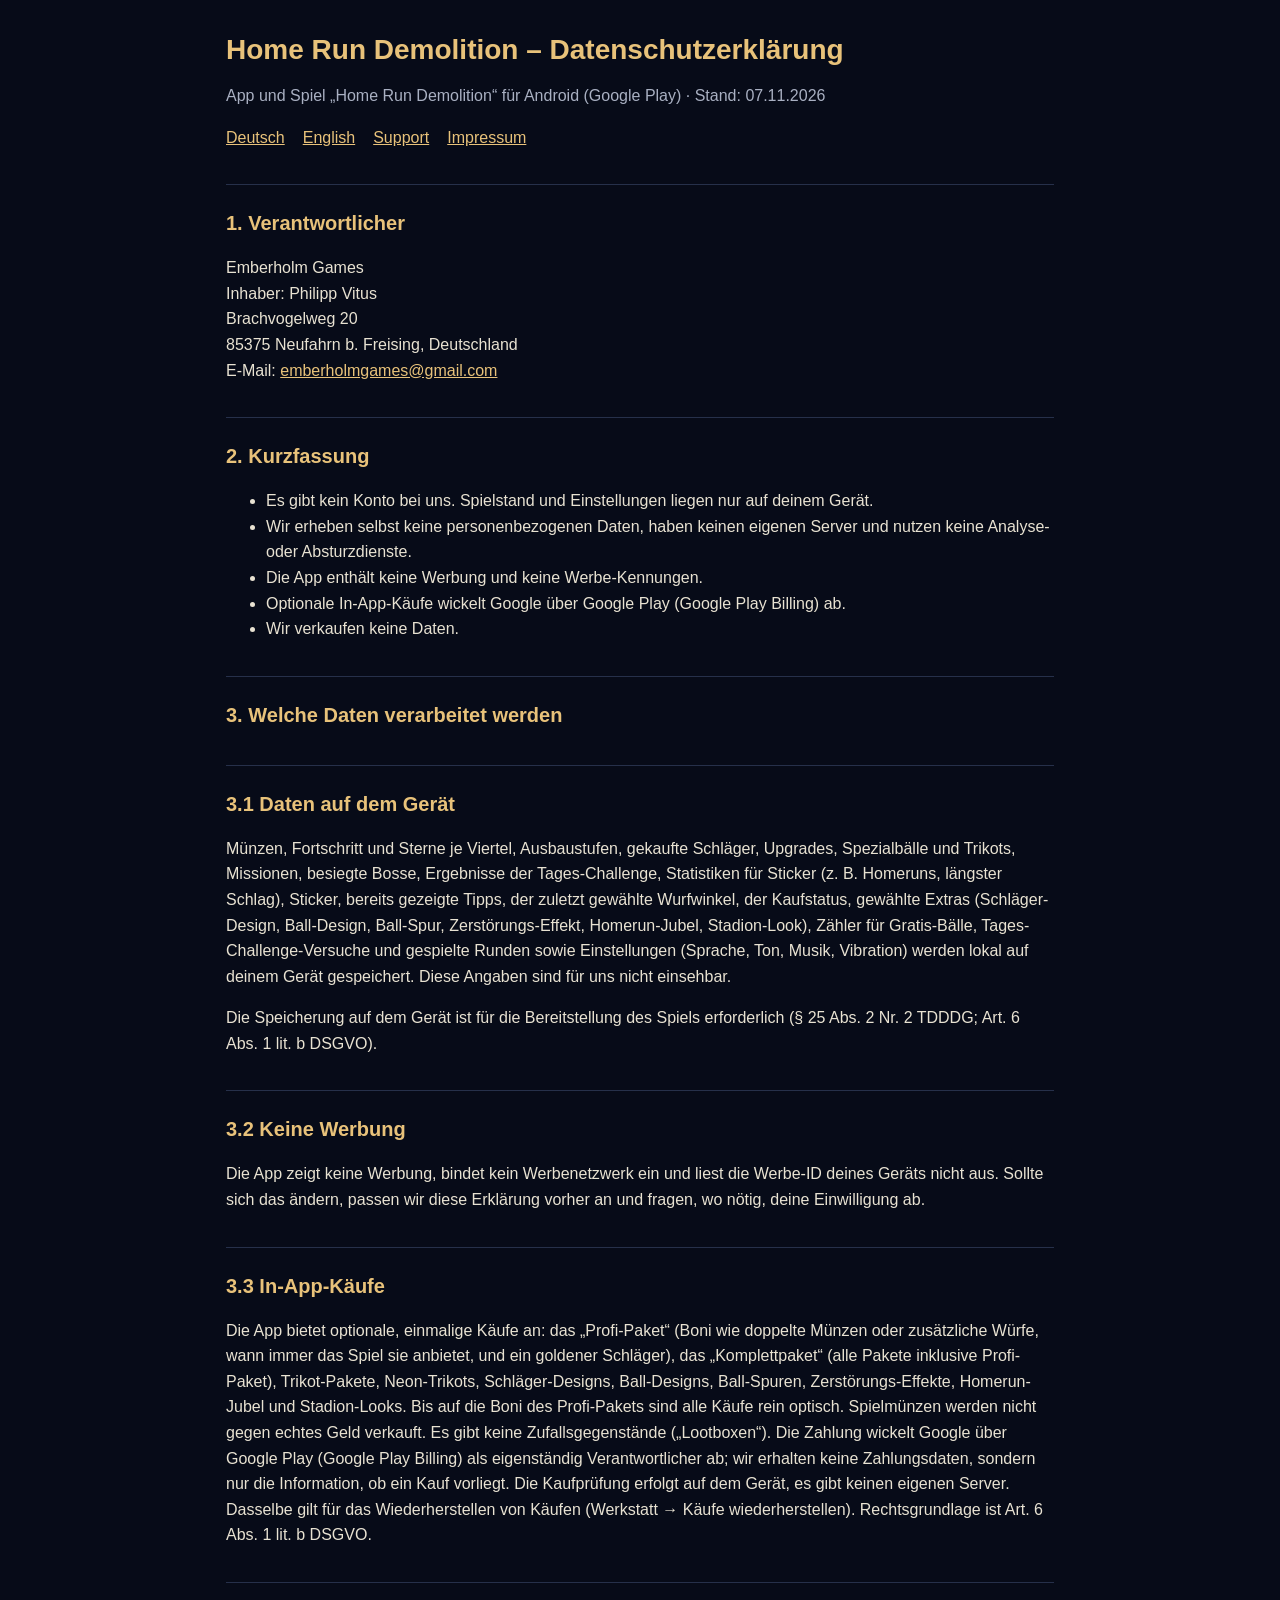
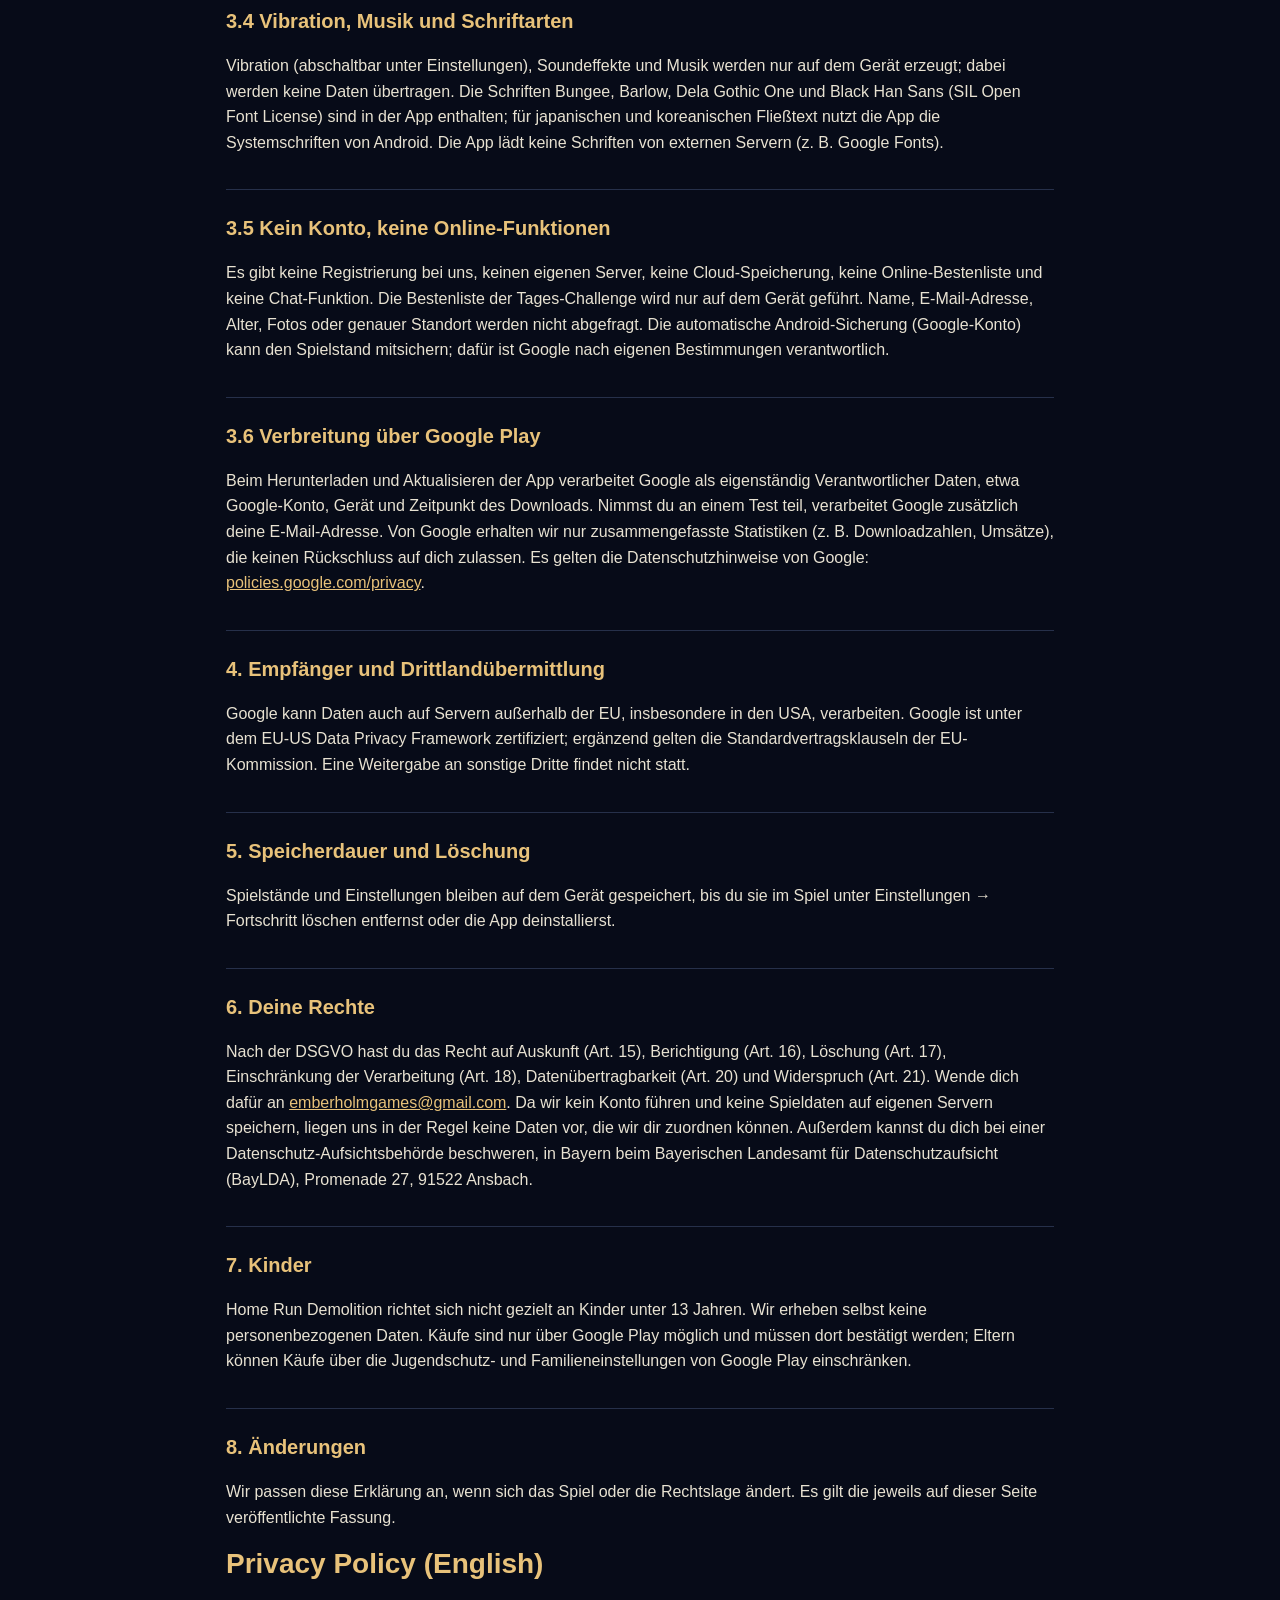
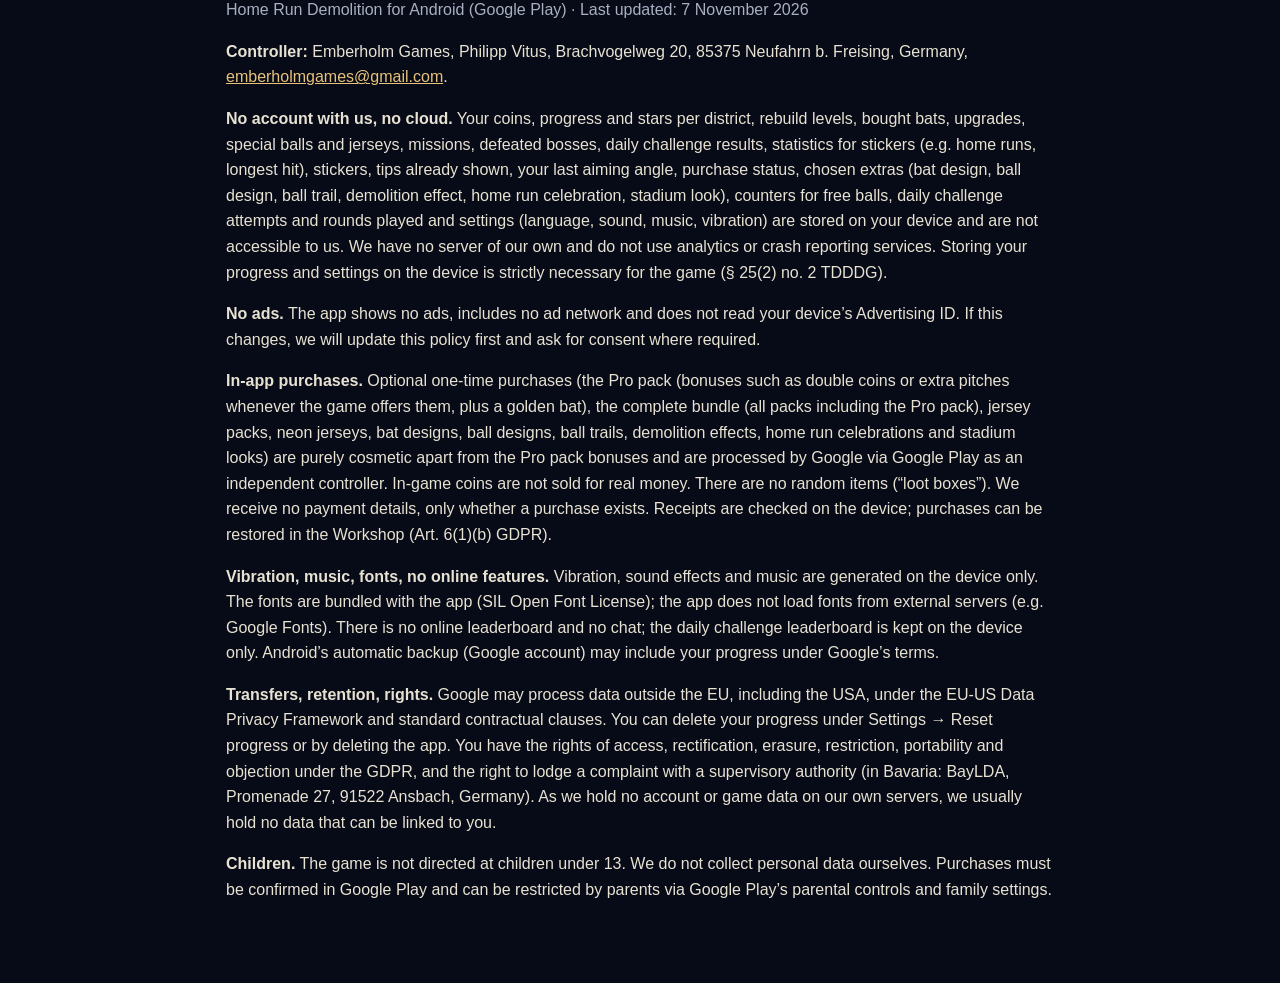
==== homerundemolition/datenschutz-android.html @ 77c37f72 "Home Run Demolition: privacy and support pages" ====
<!DOCTYPE html>
<html lang="de">
<head>
<meta charset="utf-8">
<meta name="viewport" content="width=device-width,initial-scale=1">
<title>Home Run Demolition – Datenschutzerklärung / Privacy Policy</title>
<link rel="stylesheet" href="../stil.css">
</head>
<body>
<main>
<h1>Home Run Demolition – Datenschutzerklärung</h1>
<p class="dim">App und Spiel „Home Run Demolition“ für Android (Google Play) · Stand: 07.11.2026</p>
<nav><a href="#de">Deutsch</a><a href="#en">English</a><a href="support.html">Support</a><a href="../impressum.html">Impressum</a></nav>

<section id="de">
<h2>1. Verantwortlicher</h2>
<p>Emberholm Games<br>Inhaber: Philipp Vitus<br>Brachvogelweg 20<br>85375 Neufahrn b. Freising, Deutschland<br>E-Mail: <a href="mailto:emberholmgames@gmail.com">emberholmgames@gmail.com</a></p>

<h2>2. Kurzfassung</h2>
<ul>
  <li>Es gibt kein Konto bei uns. Spielstand und Einstellungen liegen nur auf deinem Gerät.</li>
  <li>Wir erheben selbst keine personenbezogenen Daten, haben keinen eigenen Server und nutzen keine Analyse- oder Absturzdienste.</li>
  <li>Die App enthält keine Werbung und keine Werbe-Kennungen.</li>
  <li>Optionale In-App-Käufe wickelt Google über Google Play (Google Play Billing) ab.</li>
  <li>Wir verkaufen keine Daten.</li>
</ul>

<h2>3. Welche Daten verarbeitet werden</h2>
<h2>3.1 Daten auf dem Gerät</h2>
<p>Münzen, Fortschritt und Sterne je Viertel, Ausbaustufen, gekaufte Schläger, Upgrades, Spezialbälle und Trikots, Missionen, besiegte Bosse, Ergebnisse der Tages-Challenge, Statistiken für Sticker (z. B. Homeruns, längster Schlag), Sticker, bereits gezeigte Tipps, der zuletzt gewählte Wurfwinkel, der Kaufstatus, gewählte Extras (Schläger-Design, Ball-Design, Ball-Spur, Zerstörungs-Effekt, Homerun-Jubel, Stadion-Look), Zähler für Gratis-Bälle, Tages-Challenge-Versuche und gespielte Runden sowie Einstellungen (Sprache, Ton, Musik, Vibration) werden lokal auf deinem Gerät gespeichert. Diese Angaben sind für uns nicht einsehbar.</p>
<p>Die Speicherung auf dem Gerät ist für die Bereitstellung des Spiels erforderlich (§ 25 Abs. 2 Nr. 2 TDDDG; Art. 6 Abs. 1 lit. b DSGVO).</p>

<h2>3.2 Keine Werbung</h2>
<p>Die App zeigt keine Werbung, bindet kein Werbenetzwerk ein und liest die Werbe-ID deines Geräts nicht aus. Sollte sich das ändern, passen wir diese Erklärung vorher an und fragen, wo nötig, deine Einwilligung ab.</p>

<h2>3.3 In-App-Käufe</h2>
<p>Die App bietet optionale, einmalige Käufe an: das „Profi-Paket“ (Boni wie doppelte Münzen oder zusätzliche Würfe, wann immer das Spiel sie anbietet, und ein goldener Schläger), das „Komplettpaket“ (alle Pakete inklusive Profi-Paket), Trikot-Pakete, Neon-Trikots, Schläger-Designs, Ball-Designs, Ball-Spuren, Zerstörungs-Effekte, Homerun-Jubel und Stadion-Looks. Bis auf die Boni des Profi-Pakets sind alle Käufe rein optisch. Spielmünzen werden nicht gegen echtes Geld verkauft. Es gibt keine Zufallsgegenstände („Lootboxen“). Die Zahlung wickelt Google über Google Play (Google Play Billing) als eigenständig Verantwortlicher ab; wir erhalten keine Zahlungsdaten, sondern nur die Information, ob ein Kauf vorliegt. Die Kaufprüfung erfolgt auf dem Gerät, es gibt keinen eigenen Server. Dasselbe gilt für das Wiederherstellen von Käufen (Werkstatt → Käufe wiederherstellen). Rechtsgrundlage ist Art. 6 Abs. 1 lit. b DSGVO.</p>

<h2>3.4 Vibration, Musik und Schriftarten</h2>
<p>Vibration (abschaltbar unter Einstellungen), Soundeffekte und Musik werden nur auf dem Gerät erzeugt; dabei werden keine Daten übertragen. Die Schriften Bungee, Barlow, Dela Gothic One und Black Han Sans (SIL Open Font License) sind in der App enthalten; für japanischen und koreanischen Fließtext nutzt die App die Systemschriften von Android. Die App lädt keine Schriften von externen Servern (z.&nbsp;B. Google Fonts).</p>

<h2>3.5 Kein Konto, keine Online-Funktionen</h2>
<p>Es gibt keine Registrierung bei uns, keinen eigenen Server, keine Cloud-Speicherung, keine Online-Bestenliste und keine Chat-Funktion. Die Bestenliste der Tages-Challenge wird nur auf dem Gerät geführt. Name, E-Mail-Adresse, Alter, Fotos oder genauer Standort werden nicht abgefragt. Die automatische Android-Sicherung (Google-Konto) kann den Spielstand mitsichern; dafür ist Google nach eigenen Bestimmungen verantwortlich.</p>

<h2>3.6 Verbreitung über Google Play</h2>
<p>Beim Herunterladen und Aktualisieren der App verarbeitet Google als eigenständig Verantwortlicher Daten, etwa Google-Konto, Gerät und Zeitpunkt des Downloads. Nimmst du an einem Test teil, verarbeitet Google zusätzlich deine E-Mail-Adresse. Von Google erhalten wir nur zusammengefasste Statistiken (z. B. Downloadzahlen, Umsätze), die keinen Rückschluss auf dich zulassen. Es gelten die Datenschutzhinweise von Google: <a href="https://policies.google.com/privacy">policies.google.com/privacy</a>.</p>

<h2>4. Empfänger und Drittlandübermittlung</h2>
<p>Google kann Daten auch auf Servern außerhalb der EU, insbesondere in den USA, verarbeiten. Google ist unter dem EU-US Data Privacy Framework zertifiziert; ergänzend gelten die Standardvertragsklauseln der EU-Kommission. Eine Weitergabe an sonstige Dritte findet nicht statt.</p>

<h2>5. Speicherdauer und Löschung</h2>
<p>Spielstände und Einstellungen bleiben auf dem Gerät gespeichert, bis du sie im Spiel unter Einstellungen → Fortschritt löschen entfernst oder die App deinstallierst.</p>

<h2>6. Deine Rechte</h2>
<p>Nach der DSGVO hast du das Recht auf Auskunft (Art. 15), Berichtigung (Art. 16), Löschung (Art. 17), Einschränkung der Verarbeitung (Art. 18), Datenübertragbarkeit (Art. 20) und Widerspruch (Art. 21). Wende dich dafür an <a href="mailto:emberholmgames@gmail.com">emberholmgames@gmail.com</a>. Da wir kein Konto führen und keine Spieldaten auf eigenen Servern speichern, liegen uns in der Regel keine Daten vor, die wir dir zuordnen können. Außerdem kannst du dich bei einer Datenschutz-Aufsichtsbehörde beschweren, in Bayern beim Bayerischen Landesamt für Datenschutzaufsicht (BayLDA), Promenade 27, 91522 Ansbach.</p>

<h2>7. Kinder</h2>
<p>Home Run Demolition richtet sich nicht gezielt an Kinder unter 13 Jahren. Wir erheben selbst keine personenbezogenen Daten. Käufe sind nur über Google Play möglich und müssen dort bestätigt werden; Eltern können Käufe über die Jugendschutz- und Familieneinstellungen von Google Play einschränken.</p>

<h2>8. Änderungen</h2>
<p>Wir passen diese Erklärung an, wenn sich das Spiel oder die Rechtslage ändert. Es gilt die jeweils auf dieser Seite veröffentlichte Fassung.</p>
</section>

<section id="en">
<h1>Privacy Policy (English)</h1>
<p class="dim">Home Run Demolition for Android (Google Play) · Last updated: 7 November 2026</p>
<p><b>Controller:</b> Emberholm Games, Philipp Vitus, Brachvogelweg 20, 85375 Neufahrn b. Freising, Germany, <a href="mailto:emberholmgames@gmail.com">emberholmgames@gmail.com</a>.</p>
<p><b>No account with us, no cloud.</b> Your coins, progress and stars per district, rebuild levels, bought bats, upgrades, special balls and jerseys, missions, defeated bosses, daily challenge results, statistics for stickers (e.g. home runs, longest hit), stickers, tips already shown, your last aiming angle, purchase status, chosen extras (bat design, ball design, ball trail, demolition effect, home run celebration, stadium look), counters for free balls, daily challenge attempts and rounds played and settings (language, sound, music, vibration) are stored on your device and are not accessible to us. We have no server of our own and do not use analytics or crash reporting services. Storing your progress and settings on the device is strictly necessary for the game (§ 25(2) no. 2 TDDDG).</p>
<p><b>No ads.</b> The app shows no ads, includes no ad network and does not read your device’s Advertising ID. If this changes, we will update this policy first and ask for consent where required.</p>
<p><b>In-app purchases.</b> Optional one-time purchases (the Pro pack (bonuses such as double coins or extra pitches whenever the game offers them, plus a golden bat), the complete bundle (all packs including the Pro pack), jersey packs, neon jerseys, bat designs, ball designs, ball trails, demolition effects, home run celebrations and stadium looks) are purely cosmetic apart from the Pro pack bonuses and are processed by Google via Google Play as an independent controller. In-game coins are not sold for real money. There are no random items (“loot boxes”). We receive no payment details, only whether a purchase exists. Receipts are checked on the device; purchases can be restored in the Workshop (Art. 6(1)(b) GDPR).</p>
<p><b>Vibration, music, fonts, no online features.</b> Vibration, sound effects and music are generated on the device only. The fonts are bundled with the app (SIL Open Font License); the app does not load fonts from external servers (e.g. Google Fonts). There is no online leaderboard and no chat; the daily challenge leaderboard is kept on the device only. Android’s automatic backup (Google account) may include your progress under Google’s terms.</p>
<p><b>Transfers, retention, rights.</b> Google may process data outside the EU, including the USA, under the EU-US Data Privacy Framework and standard contractual clauses. You can delete your progress under Settings → Reset progress or by deleting the app. You have the rights of access, rectification, erasure, restriction, portability and objection under the GDPR, and the right to lodge a complaint with a supervisory authority (in Bavaria: BayLDA, Promenade 27, 91522 Ansbach, Germany). As we hold no account or game data on our own servers, we usually hold no data that can be linked to you.</p>
<p><b>Children.</b> The game is not directed at children under 13. We do not collect personal data ourselves. Purchases must be confirmed in Google Play and can be restricted by parents via Google Play’s parental controls and family settings.</p>
</section>
</main>
</body>
</html>
---- stil.css ----
:root { --bg:#070b18; --card:#0e1528; --ink:#e8e2d2; --dim:#a9b0c2; --gold:#e8c27a; --line:#26304a; color-scheme:dark; }
* { box-sizing:border-box; }
body { margin:0; background:var(--bg); color:var(--ink); font:16px/1.6 -apple-system, BlinkMacSystemFont, "Segoe UI", Roboto, sans-serif; }
main { max-width:860px; margin:0 auto; padding:32px 16px 64px; }
header.hero { text-align:center; padding:40px 0 28px; }
header.hero h1 { font-size:40px; margin:0; }
header.hero p { margin:8px 0 0; }
h1 { color:var(--gold); font-size:28px; line-height:1.25; margin:0 0 4px; }
h2 { color:var(--gold); font-size:20px; margin:34px 0 8px; border-top:1px solid var(--line); padding-top:22px; }
h3 { font-size:19px; margin:0; }
.dim { color:var(--dim); }
a { color:var(--gold); }
nav { margin:10px 0 24px; display:flex; flex-wrap:wrap; gap:6px 18px; }
.games { display:grid; grid-template-columns:repeat(auto-fit, minmax(260px, 1fr)); gap:18px; margin-top:18px; }
.game { background:var(--card); border:1px solid var(--line); border-radius:16px; padding:20px; display:flex; flex-direction:column; gap:10px; }
.game img { width:96px; height:96px; border-radius:22px; }
.game p { margin:0; }
.btn { display:inline-block; padding:8px 16px; border:1px solid var(--gold); border-radius:999px; text-decoration:none; font-weight:600; }
.links { display:flex; flex-wrap:wrap; gap:8px 14px; font-size:14px; }
.lang { background:var(--card); border:1px solid var(--line); border-radius:12px; padding:4px 18px 18px; margin-top:28px; }
.lang h2:first-child { border:0; padding-top:10px; }
footer { margin-top:48px; border-top:1px solid var(--line); padding-top:18px; font-size:14px; text-align:center; }
footer a { margin:0 8px; }
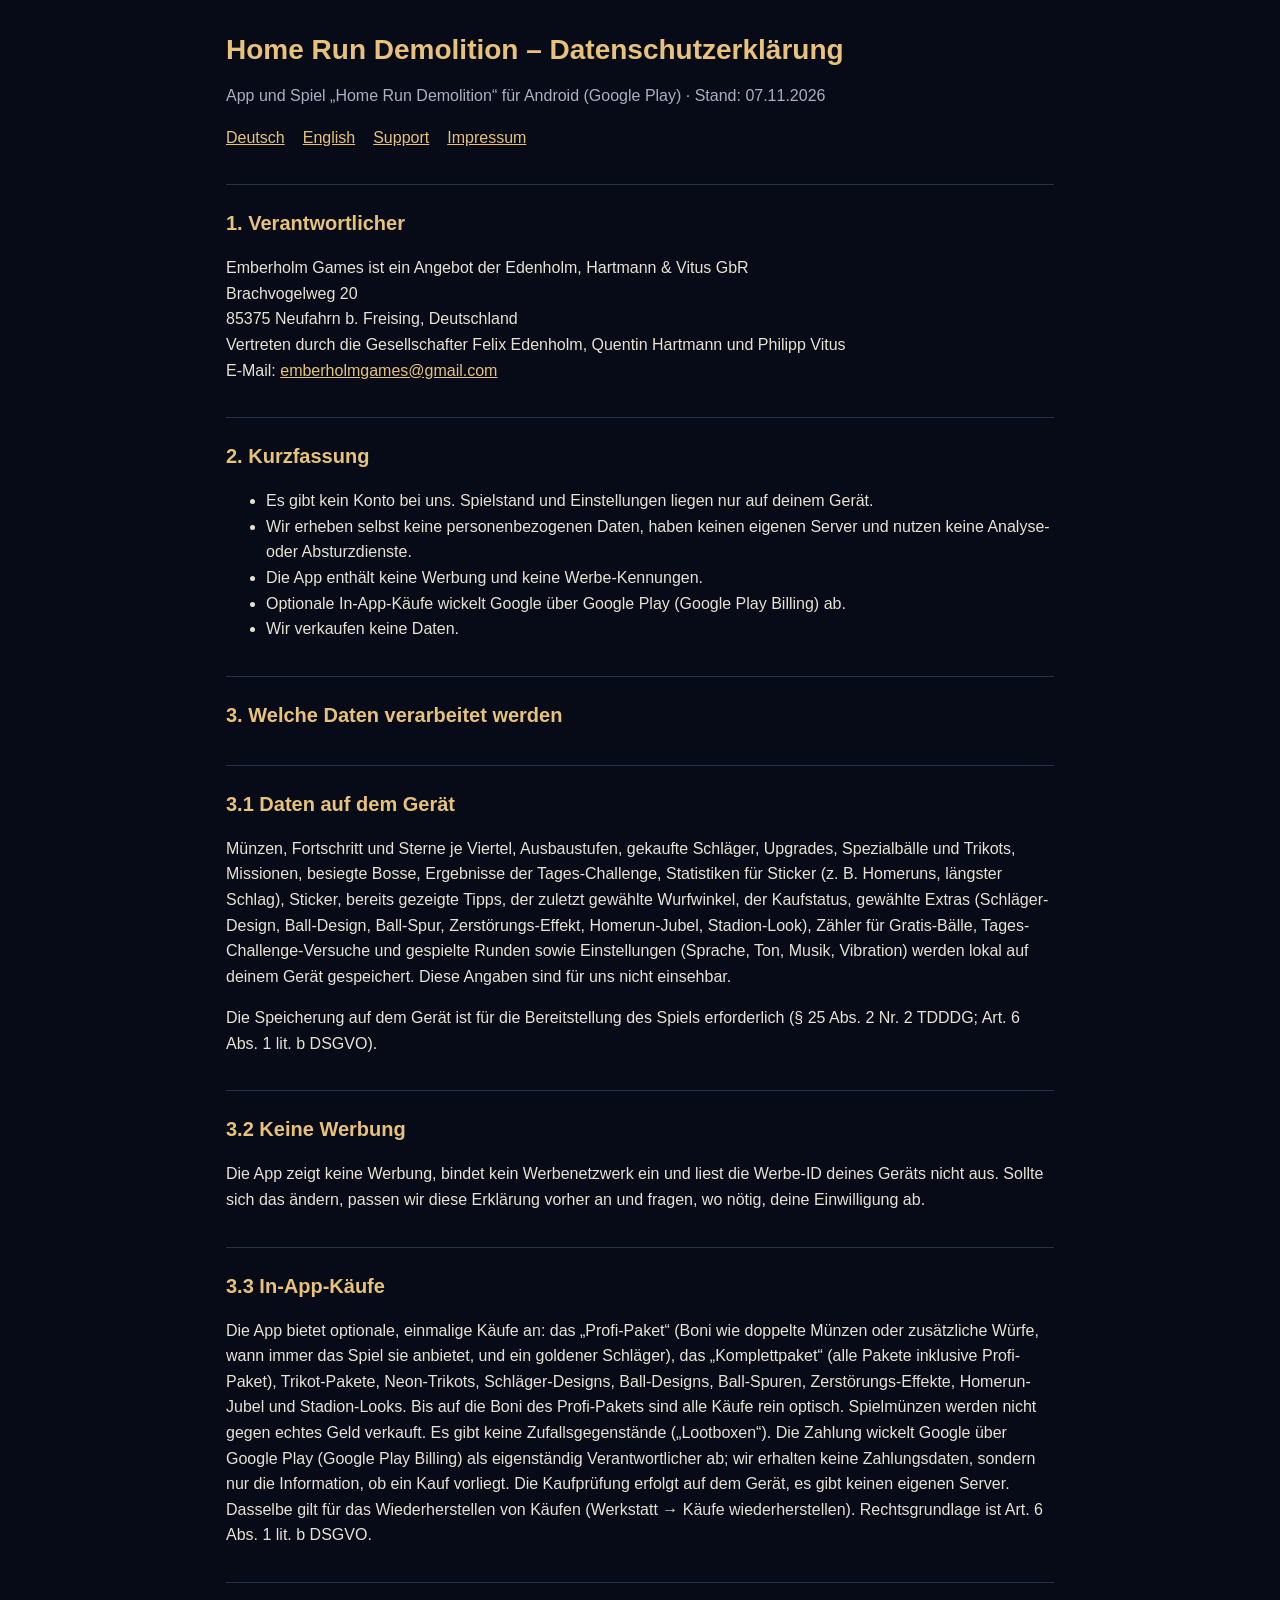
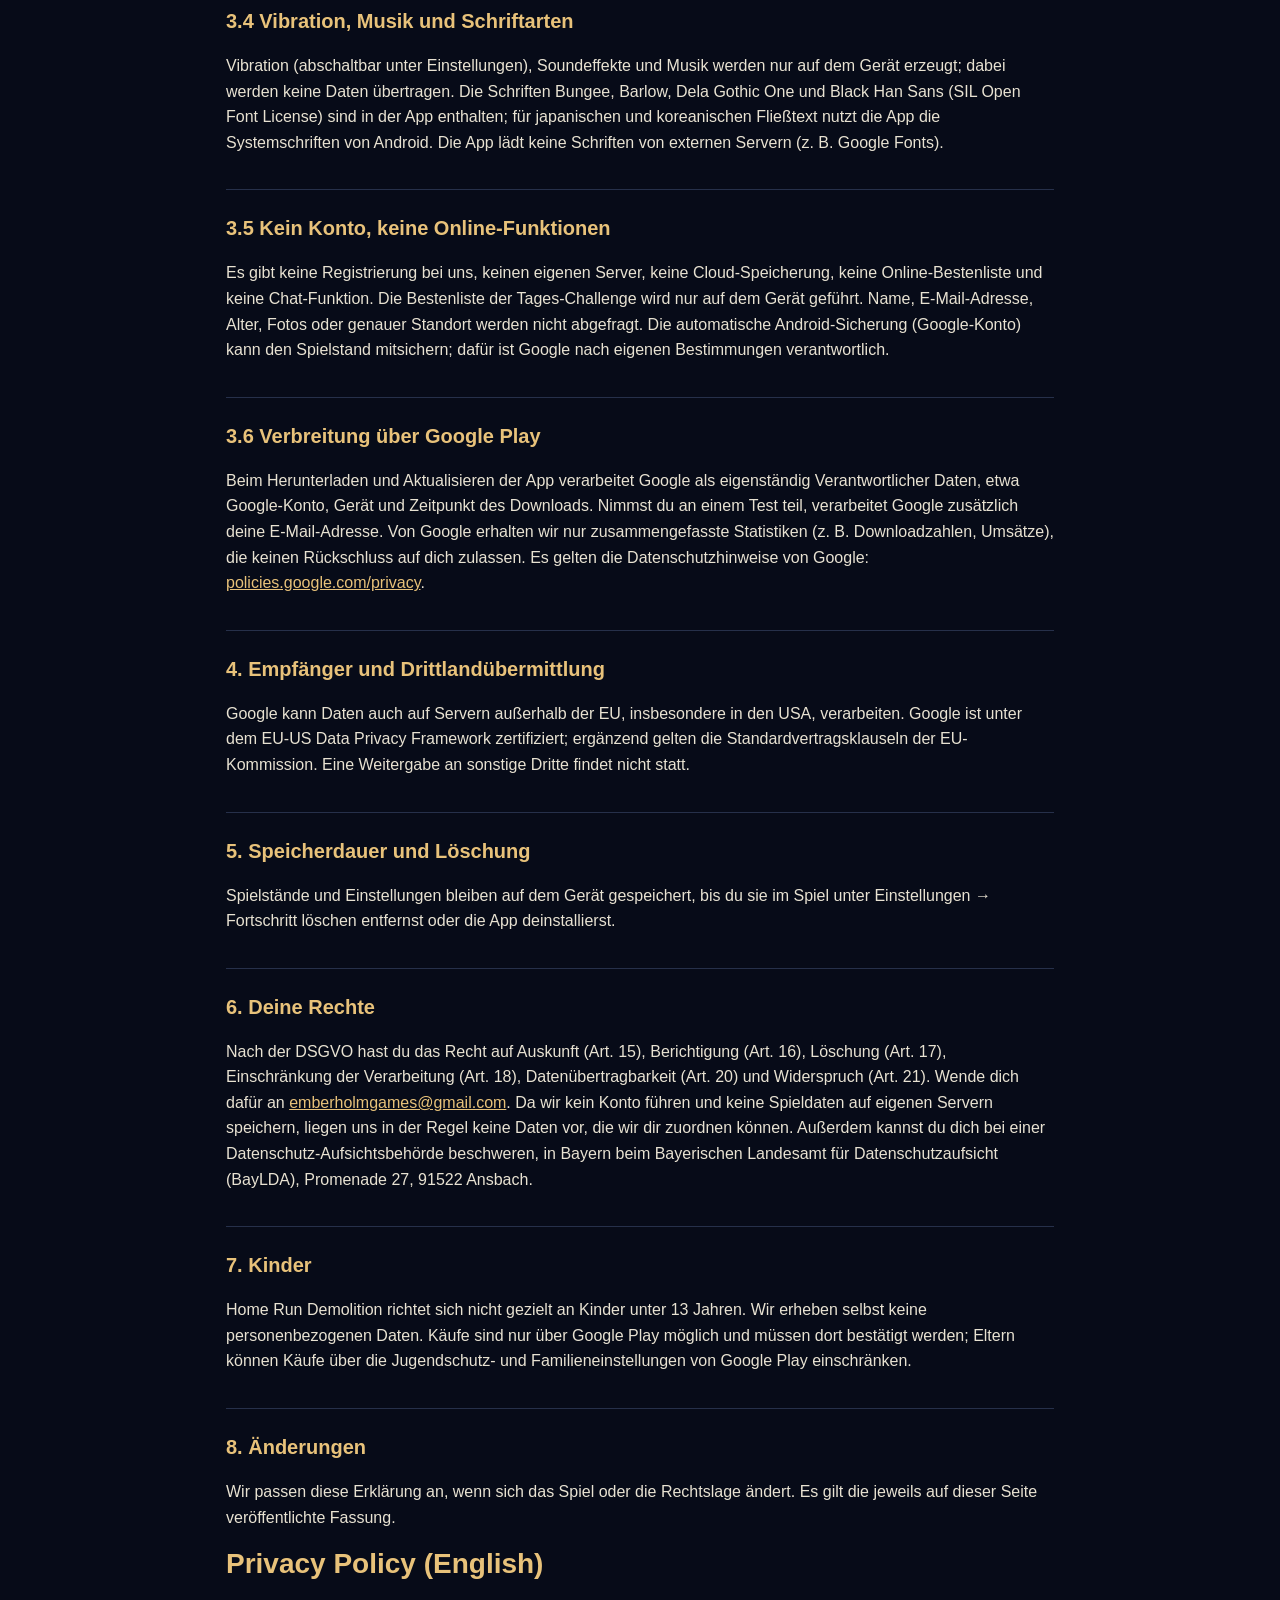
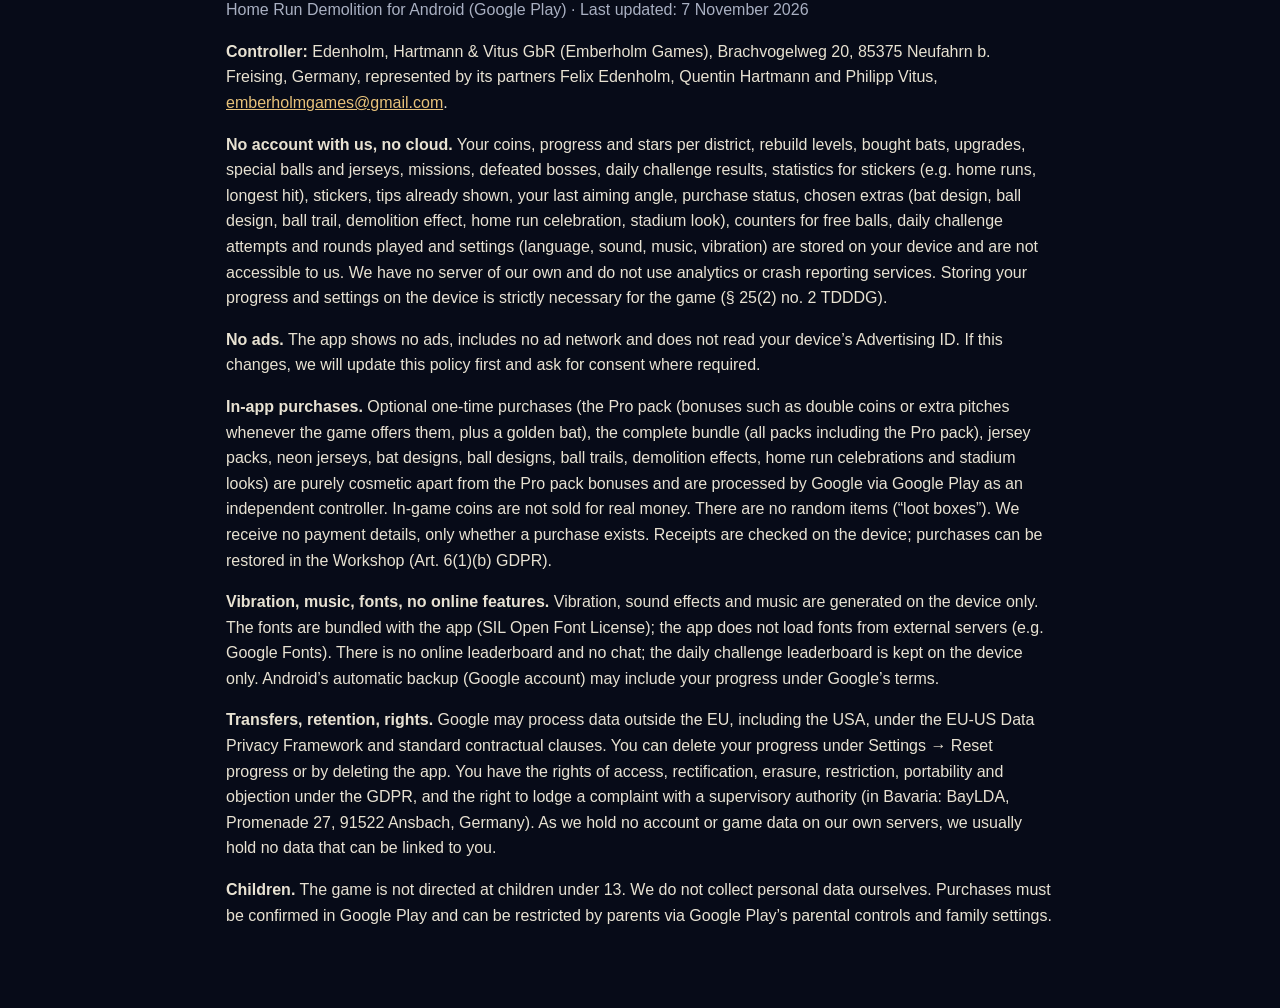
==== commit d4bbf9f6: "Home Run Demolition: GbR as controller in privacy pages" ====
--- a/homerundemolition/datenschutz-android.html
+++ b/homerundemolition/datenschutz-android.html
@@ -14,7 +14,7 @@
 
 <section id="de">
 <h2>1. Verantwortlicher</h2>
-<p>Emberholm Games<br>Inhaber: Philipp Vitus<br>Brachvogelweg 20<br>85375 Neufahrn b. Freising, Deutschland<br>E-Mail: <a href="mailto:emberholmgames@gmail.com">emberholmgames@gmail.com</a></p>
+<p>Emberholm Games ist ein Angebot der Edenholm, Hartmann &amp; Vitus GbR<br>Brachvogelweg 20<br>85375 Neufahrn b. Freising, Deutschland<br>Vertreten durch die Gesellschafter Felix Edenholm, Quentin Hartmann und Philipp Vitus<br>E-Mail: <a href="mailto:emberholmgames@gmail.com">emberholmgames@gmail.com</a></p>
 
 <h2>2. Kurzfassung</h2>
 <ul>
@@ -64,7 +64,7 @@
 <section id="en">
 <h1>Privacy Policy (English)</h1>
 <p class="dim">Home Run Demolition for Android (Google Play) · Last updated: 7 November 2026</p>
-<p><b>Controller:</b> Emberholm Games, Philipp Vitus, Brachvogelweg 20, 85375 Neufahrn b. Freising, Germany, <a href="mailto:emberholmgames@gmail.com">emberholmgames@gmail.com</a>.</p>
+<p><b>Controller:</b> Edenholm, Hartmann &amp; Vitus GbR (Emberholm Games), Brachvogelweg 20, 85375 Neufahrn b. Freising, Germany, represented by its partners Felix Edenholm, Quentin Hartmann and Philipp Vitus, <a href="mailto:emberholmgames@gmail.com">emberholmgames@gmail.com</a>.</p>
 <p><b>No account with us, no cloud.</b> Your coins, progress and stars per district, rebuild levels, bought bats, upgrades, special balls and jerseys, missions, defeated bosses, daily challenge results, statistics for stickers (e.g. home runs, longest hit), stickers, tips already shown, your last aiming angle, purchase status, chosen extras (bat design, ball design, ball trail, demolition effect, home run celebration, stadium look), counters for free balls, daily challenge attempts and rounds played and settings (language, sound, music, vibration) are stored on your device and are not accessible to us. We have no server of our own and do not use analytics or crash reporting services. Storing your progress and settings on the device is strictly necessary for the game (§ 25(2) no. 2 TDDDG).</p>
 <p><b>No ads.</b> The app shows no ads, includes no ad network and does not read your device’s Advertising ID. If this changes, we will update this policy first and ask for consent where required.</p>
 <p><b>In-app purchases.</b> Optional one-time purchases (the Pro pack (bonuses such as double coins or extra pitches whenever the game offers them, plus a golden bat), the complete bundle (all packs including the Pro pack), jersey packs, neon jerseys, bat designs, ball designs, ball trails, demolition effects, home run celebrations and stadium looks) are purely cosmetic apart from the Pro pack bonuses and are processed by Google via Google Play as an independent controller. In-game coins are not sold for real money. There are no random items (“loot boxes”). We receive no payment details, only whether a purchase exists. Receipts are checked on the device; purchases can be restored in the Workshop (Art. 6(1)(b) GDPR).</p>
